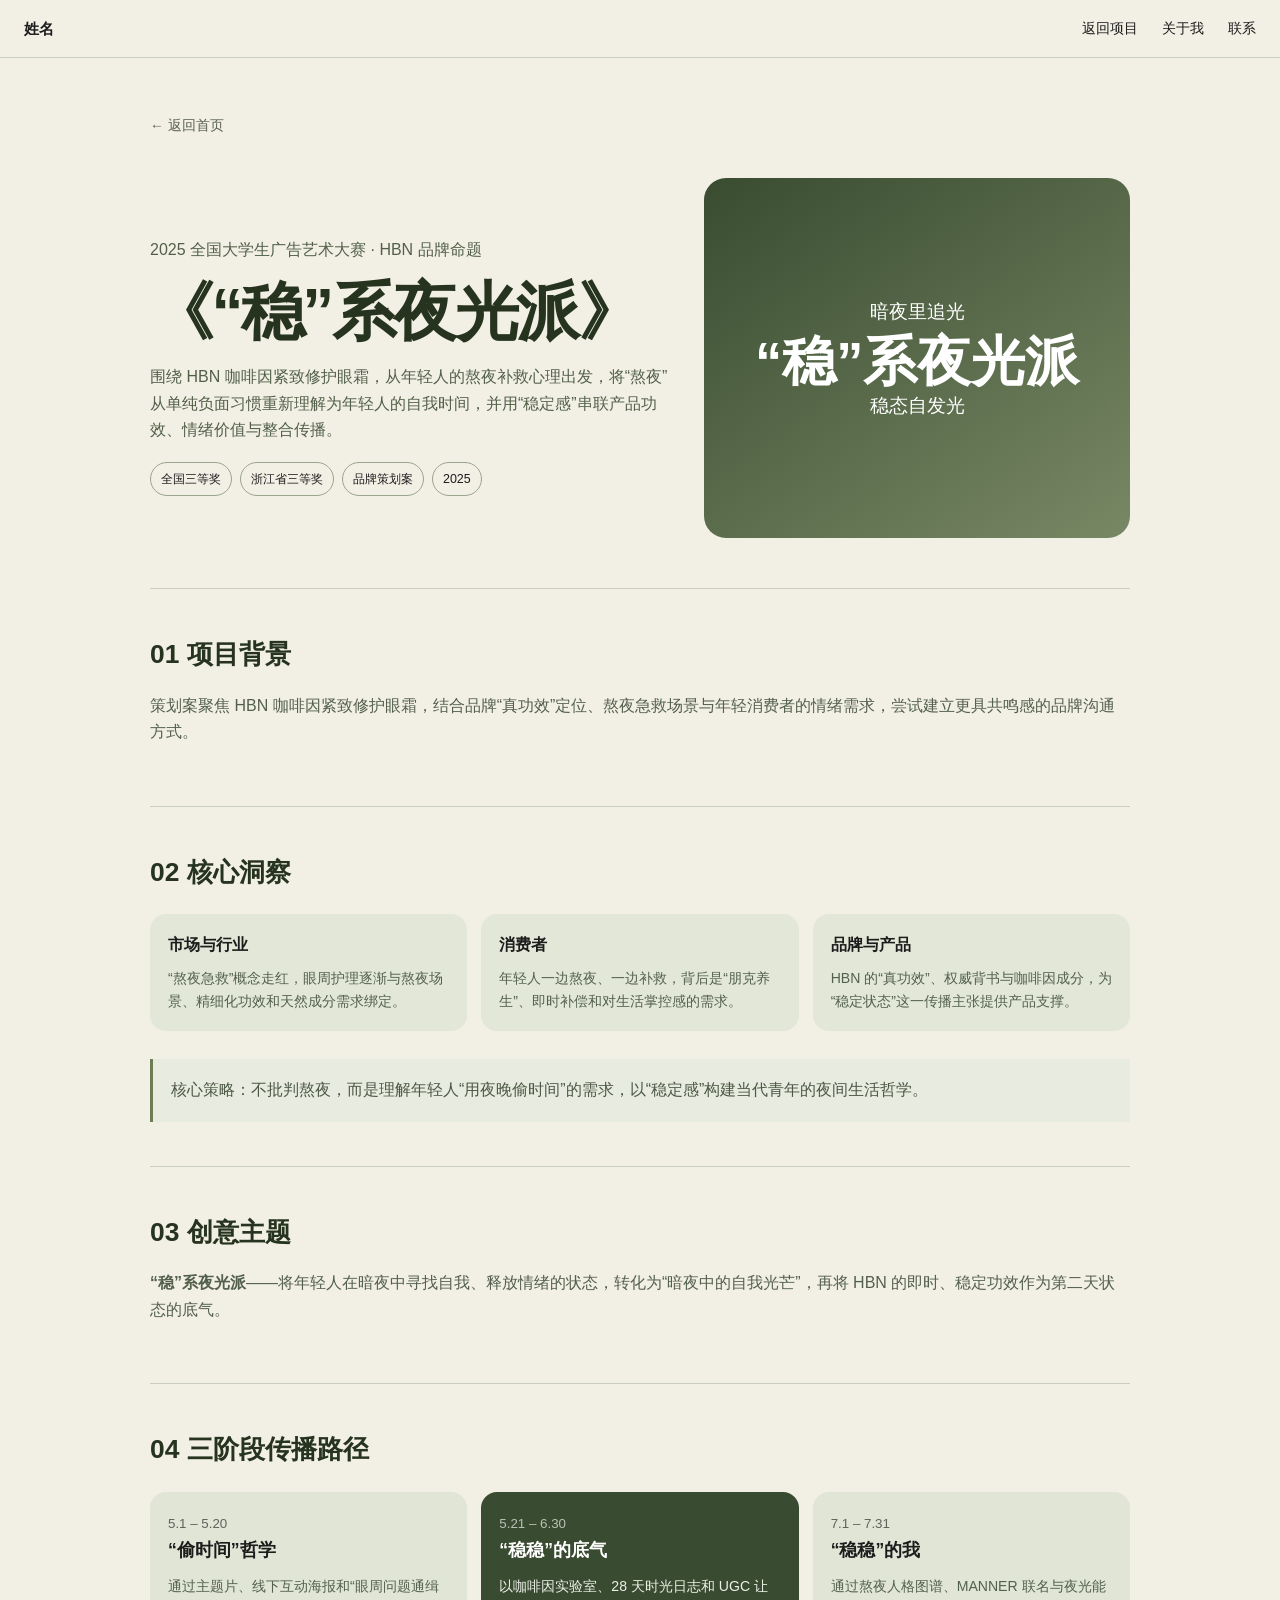
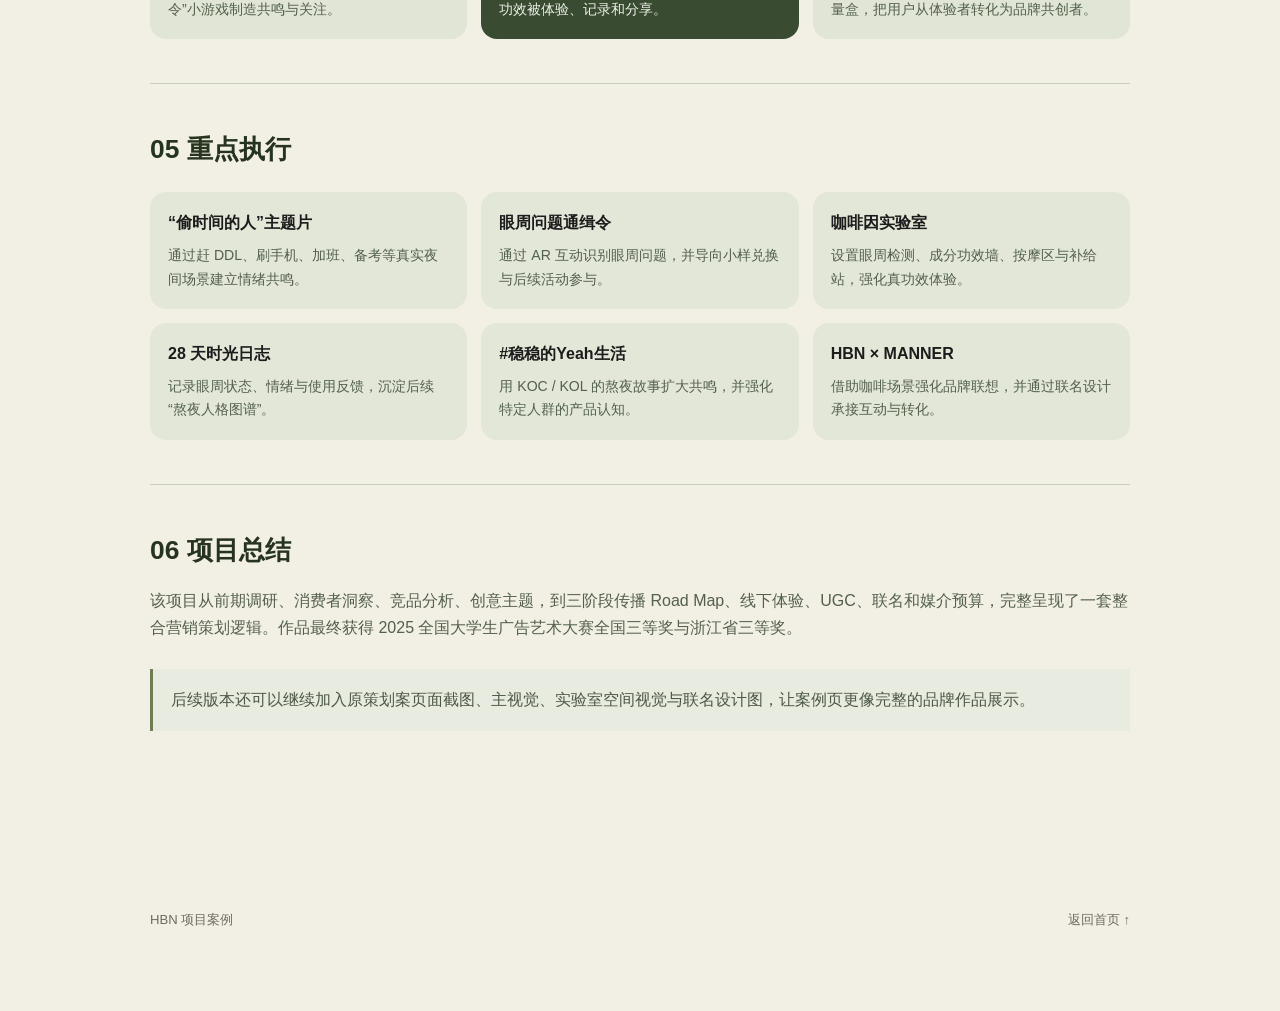
==== hbn.html @ 3e43cb27 "新增 HBN 独立案例页" ====
<!doctype html>
<html lang="zh-CN">
<head>
  <meta charset="utf-8" />
  <meta name="viewport" content="width=device-width, initial-scale=1" />
  <meta name="description" content="HBN《“稳”系夜光派》营销策划案例。" />
  <title>HBN《“稳”系夜光派》｜项目案例</title>
  <link rel="stylesheet" href="styles.css" />
</head>
<body class="case-page">
  <header class="site-header case-header">
    <a class="brand" href="index.html">姓名</a>
    <nav class="nav">
      <a href="index.html#work">返回项目</a>
      <a href="index.html#about">关于我</a>
      <a href="index.html#contact">联系</a>
    </nav>
  </header>

  <main class="case-main">
    <a class="back-link" href="index.html">← 返回首页</a>

    <section class="case-intro">
      <div>
        <p>2025 全国大学生广告艺术大赛 · HBN 品牌命题</p>
        <h1>《“稳”系夜光派》</h1>
        <p>围绕 HBN 咖啡因紧致修护眼霜，从年轻人的熬夜补救心理出发，将“熬夜”从单纯负面习惯重新理解为年轻人的自我时间，并用“稳定感”串联产品功效、情绪价值与整合传播。</p>
        <div class="case-meta">
          <span>全国三等奖</span>
          <span>浙江省三等奖</span>
          <span>品牌策划案</span>
          <span>2025</span>
        </div>
      </div>
      <div class="case-cover">
        <span>暗夜里追光</span>
        <strong>“稳”系夜光派</strong>
        <span>稳态自发光</span>
      </div>
    </section>

    <section class="case-section">
      <h2>01 项目背景</h2>
      <p>策划案聚焦 HBN 咖啡因紧致修护眼霜，结合品牌“真功效”定位、熬夜急救场景与年轻消费者的情绪需求，尝试建立更具共鸣感的品牌沟通方式。</p>
    </section>

    <section class="case-section">
      <h2>02 核心洞察</h2>
      <div class="insight-list">
        <div>
          <h3>市场与行业</h3>
          <p>“熬夜急救”概念走红，眼周护理逐渐与熬夜场景、精细化功效和天然成分需求绑定。</p>
        </div>
        <div>
          <h3>消费者</h3>
          <p>年轻人一边熬夜、一边补救，背后是“朋克养生”、即时补偿和对生活掌控感的需求。</p>
        </div>
        <div>
          <h3>品牌与产品</h3>
          <p>HBN 的“真功效”、权威背书与咖啡因成分，为“稳定状态”这一传播主张提供产品支撑。</p>
        </div>
      </div>
      <div class="case-note">核心策略：不批判熬夜，而是理解年轻人“用夜晚偷时间”的需求，以“稳定感”构建当代青年的夜间生活哲学。</div>
    </section>

    <section class="case-section">
      <h2>03 创意主题</h2>
      <p><strong>“稳”系夜光派</strong>——将年轻人在暗夜中寻找自我、释放情绪的状态，转化为“暗夜中的自我光芒”，再将 HBN 的即时、稳定功效作为第二天状态的底气。</p>
    </section>

    <section class="case-section">
      <h2>04 三阶段传播路径</h2>
      <div class="roadmap">
        <div>
          <small>5.1 – 5.20</small>
          <h3>“偷时间”哲学</h3>
          <p>通过主题片、线下互动海报和“眼周问题通缉令”小游戏制造共鸣与关注。</p>
        </div>
        <div>
          <small>5.21 – 6.30</small>
          <h3>“稳稳”的底气</h3>
          <p>以咖啡因实验室、28 天时光日志和 UGC 让功效被体验、记录和分享。</p>
        </div>
        <div>
          <small>7.1 – 7.31</small>
          <h3>“稳稳”的我</h3>
          <p>通过熬夜人格图谱、MANNER 联名与夜光能量盒，把用户从体验者转化为品牌共创者。</p>
        </div>
      </div>
    </section>

    <section class="case-section">
      <h2>05 重点执行</h2>
      <div class="activation-list">
        <div><h3>“偷时间的人”主题片</h3><p>通过赶 DDL、刷手机、加班、备考等真实夜间场景建立情绪共鸣。</p></div>
        <div><h3>眼周问题通缉令</h3><p>通过 AR 互动识别眼周问题，并导向小样兑换与后续活动参与。</p></div>
        <div><h3>咖啡因实验室</h3><p>设置眼周检测、成分功效墙、按摩区与补给站，强化真功效体验。</p></div>
        <div><h3>28 天时光日志</h3><p>记录眼周状态、情绪与使用反馈，沉淀后续“熬夜人格图谱”。</p></div>
        <div><h3>#稳稳的Yeah生活</h3><p>用 KOC / KOL 的熬夜故事扩大共鸣，并强化特定人群的产品认知。</p></div>
        <div><h3>HBN × MANNER</h3><p>借助咖啡场景强化品牌联想，并通过联名设计承接互动与转化。</p></div>
      </div>
    </section>

    <section class="case-section">
      <h2>06 项目总结</h2>
      <p>该项目从前期调研、消费者洞察、竞品分析、创意主题，到三阶段传播 Road Map、线下体验、UGC、联名和媒介预算，完整呈现了一套整合营销策划逻辑。作品最终获得 2025 全国大学生广告艺术大赛全国三等奖与浙江省三等奖。</p>
      <div class="case-note">后续版本还可以继续加入原策划案页面截图、主视觉、实验室空间视觉与联名设计图，让案例页更像完整的品牌作品展示。</div>
    </section>
  </main>

  <footer class="footer case-main">
    <span>HBN 项目案例</span>
    <a href="index.html">返回首页 ↑</a>
  </footer>
</body>
</html>
---- styles.css ----
:root{
  --bg:#f5f2ec;
  --ink:#1c1c1c;
  --muted:#6f6a63;
  --line:#d7d0c7;
  --panel:#ece7df;
  --hbn:#6e7e54;
  --hbn-dark:#26331f;
  --hbn-cream:#f2efe5;
}
*{box-sizing:border-box}
html{scroll-behavior:smooth}
body{margin:0;background:var(--bg);color:var(--ink);font-family:-apple-system,BlinkMacSystemFont,"Segoe UI","PingFang SC","Microsoft YaHei",sans-serif;line-height:1.65}
a{color:inherit;text-decoration:none}
.section-shell{width:min(1040px,calc(100% - 40px));margin:0 auto}
.site-header{position:sticky;top:0;z-index:20;display:flex;justify-content:space-between;align-items:center;padding:16px 24px;border-bottom:1px solid rgba(0,0,0,.08);background:rgba(245,242,236,.94);backdrop-filter:blur(12px)}
.brand{font-weight:700;font-size:.95rem}.nav{display:flex;gap:24px;font-size:.9rem}.nav a:hover{opacity:.6}
.hero{padding:72px 0 58px}.hero-kicker{font-size:.82rem;color:var(--muted);letter-spacing:.06em;margin:0 0 18px}.hero h1{font-size:clamp(2.8rem,6.4vw,5.4rem);line-height:1.05;letter-spacing:-.045em;margin:0 0 34px;max-width:860px;font-weight:700}.hero-bottom{display:flex;justify-content:space-between;gap:36px;align-items:flex-end}.hero-bottom p{max-width:640px;margin:0;color:#4d4944;font-size:1rem}.text-link,.primary-link{font-weight:600;border-bottom:1px solid currentColor;padding-bottom:3px;width:max-content}
.work,.skills,.about{padding:34px 0 76px}.section-heading{display:grid;grid-template-columns:52px 1fr;align-items:end;border-top:1px solid var(--line);padding-top:16px;margin-bottom:24px}.section-heading span,.section-number{font-size:.76rem;color:var(--muted)}.section-heading h2,.about h2{font-size:1.8rem;margin:0;letter-spacing:-.02em}
.hbn-feature{display:grid;grid-template-columns:.95fr 1.05fr;border-radius:22px;overflow:hidden;background:#e9e5dc;min-height:360px}.hbn-feature-visual{background:linear-gradient(145deg,#34452b,#788764);color:#fff;display:flex;flex-direction:column;justify-content:center;align-items:center;text-align:center;padding:36px}.hbn-feature-visual span{font-size:1.25rem;letter-spacing:.12em;margin-bottom:8px}.hbn-feature-visual strong{font-size:clamp(2.4rem,5vw,4.3rem);line-height:1;letter-spacing:-.04em}.hbn-feature-copy{padding:34px;display:flex;flex-direction:column;justify-content:center}.project-topline{display:flex;justify-content:space-between;gap:20px;color:var(--muted);font-size:.76rem;margin-bottom:12px}.hbn-feature-copy h3{font-size:2rem;margin:0 0 14px}.hbn-feature-copy p{margin:0 0 18px;color:#4d4944}.award-row{display:flex;gap:8px;flex-wrap:wrap;margin-bottom:22px}.award-row span{border:1px solid #9ca690;border-radius:999px;padding:6px 10px;font-size:.78rem;color:#3e4a36}.primary-link{margin-top:2px}
.course-title{text-align:center;margin:58px auto 24px;max-width:620px}.course-title h3{font-size:1.35rem;margin:0 0 6px}.course-title p{margin:0;color:var(--muted);font-size:.9rem}.project-grid{display:grid;grid-template-columns:repeat(2,minmax(0,1fr));gap:18px;max-width:900px;margin:0 auto}.project-card{background:#ece7df;border-radius:18px;padding:16px;display:grid;grid-template-columns:150px 1fr;gap:18px;align-items:center;min-height:180px}.project-thumb{height:148px;border-radius:14px;display:flex;align-items:center;justify-content:center;text-align:center;font-weight:700;letter-spacing:-.03em;font-size:1.6rem;line-height:1.05}.thumb-hbo{background:#9f1f25;color:#fff}.thumb-travel{background:#c9bba8}.thumb-social{background:#b9c7dc}.thumb-allright{background:#d4df9d}.project-copy h3{font-size:1.15rem;margin:0 0 8px}.project-copy p{font-size:.9rem;margin:0 0 12px;color:#504b46}.tags{font-size:.74rem;color:var(--muted)}
.skill-grid{display:grid;grid-template-columns:repeat(3,1fr);gap:18px}.skill-grid>div{padding:18px 0;border-top:1px solid var(--line)}.skill-grid h3{font-size:1.05rem;margin:0 0 8px}.skill-grid p{margin:0;color:#56514b;font-size:.9rem}.about{display:grid;grid-template-columns:.55fr 1.45fr;gap:50px;border-top:1px solid var(--line)}.about h2{margin-top:6px}.about-copy p{margin:0 0 14px;color:#4d4944}.contact{padding:34px 0 50px;border-top:1px solid var(--line)}.contact p{margin:4px 0;color:#514d47}.footer{display:flex;justify-content:space-between;padding:24px 0 34px;color:var(--muted);font-size:.82rem}
.reveal{opacity:0;transform:translateY(12px);transition:opacity .55s ease,transform .55s ease}.reveal.is-visible{opacity:1;transform:none}

/* HBN 独立案例页 */
.case-page{background:var(--hbn-cream)}.case-header{border-bottom:1px solid #c9cfbc;background:rgba(242,239,229,.95)}.case-main{width:min(980px,calc(100% - 40px));margin:0 auto;padding:54px 0 80px}.back-link{font-size:.86rem;color:#59624f}.case-intro{display:grid;grid-template-columns:1.1fr .9fr;gap:34px;align-items:center;padding:40px 0 50px}.case-intro h1{font-size:clamp(2.5rem,5vw,4.6rem);line-height:1.05;margin:10px 0 18px;color:#26331f;letter-spacing:-.04em}.case-intro p{color:#526049}.case-cover{min-height:360px;border-radius:22px;background:linear-gradient(145deg,#394c30,#788865);display:flex;flex-direction:column;align-items:center;justify-content:center;color:white}.case-cover span{font-size:1.2rem}.case-cover strong{font-size:3.4rem;line-height:1;margin-top:8px}.case-meta{display:flex;gap:8px;flex-wrap:wrap;margin-top:18px}.case-meta span{border:1px solid #9aa58d;border-radius:999px;padding:6px 10px;font-size:.78rem}.case-section{padding:44px 0;border-top:1px solid #c9cfbc}.case-section h2{font-size:1.65rem;margin:0 0 16px;color:#26331f}.case-section p{color:#53604c}.insight-list,.activation-list{display:grid;grid-template-columns:repeat(3,1fr);gap:14px;margin-top:20px}.insight-list div,.activation-list div{background:#e3e7d8;border-radius:16px;padding:18px}.insight-list h3,.activation-list h3{font-size:1rem;margin:0 0 8px}.insight-list p,.activation-list p{font-size:.88rem;margin:0}.roadmap{display:grid;grid-template-columns:repeat(3,1fr);gap:14px;margin-top:20px}.roadmap div{padding:18px;border-radius:16px;background:#e0e5d5}.roadmap div:nth-child(2){background:#394b31;color:white}.roadmap div:nth-child(2) p{color:#edf0e7}.roadmap h3{font-size:1.1rem;margin:0 0 6px}.roadmap small{opacity:.65}.roadmap p{font-size:.88rem;margin:10px 0 0}.case-note{margin-top:28px;padding:18px;border-left:3px solid var(--hbn);background:#e8ebdf;color:#4c5845}

@media(max-width:820px){.section-shell,.case-main{width:min(100% - 28px,1040px)}.hero{padding-top:56px}.hero-bottom,.about,.case-intro{display:block}.hero-bottom .text-link{display:inline-block;margin-top:20px}.hbn-feature{grid-template-columns:1fr}.hbn-feature-visual{min-height:220px}.project-grid{grid-template-columns:1fr}.project-card{grid-template-columns:120px 1fr}.project-thumb{height:120px}.skill-grid,.insight-list,.activation-list,.roadmap{grid-template-columns:1fr}.about-copy{margin-top:22px}.nav{gap:14px}.site-header{padding:14px}.case-cover{min-height:260px;margin-top:24px}}
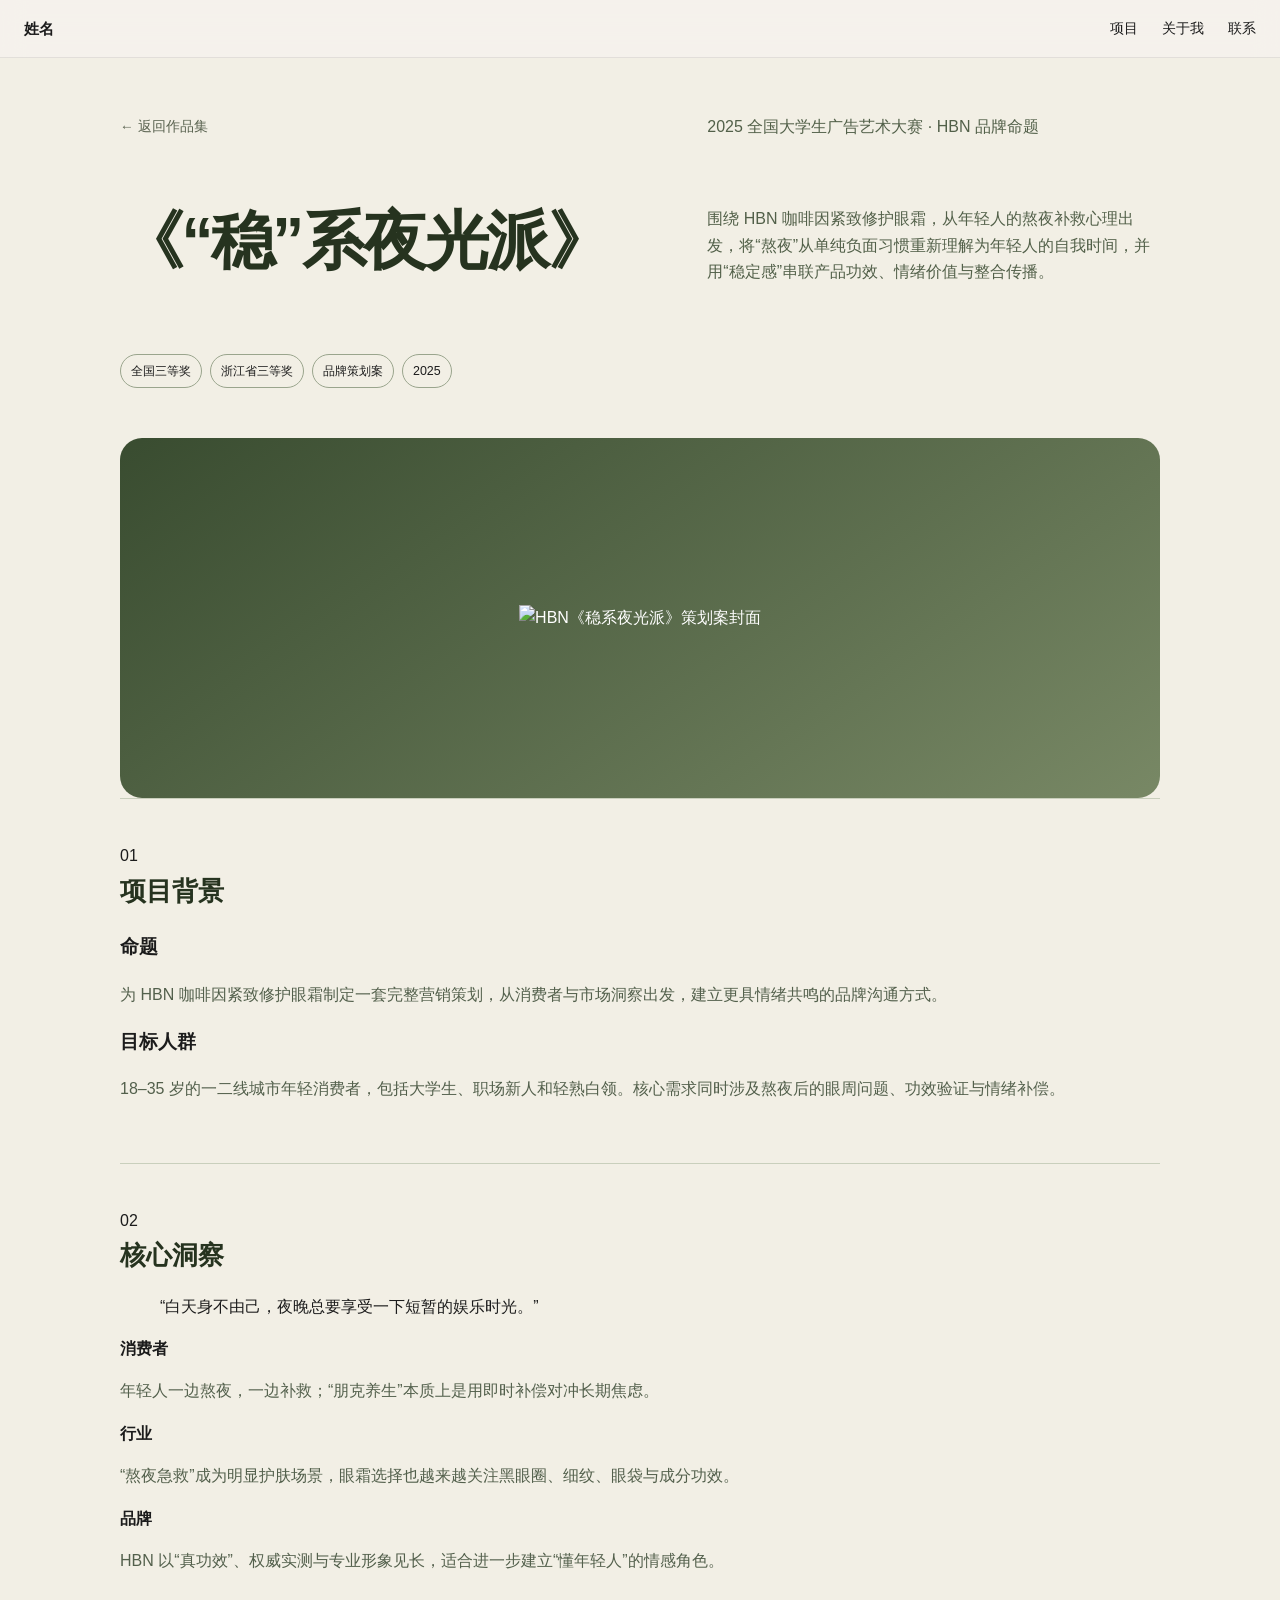
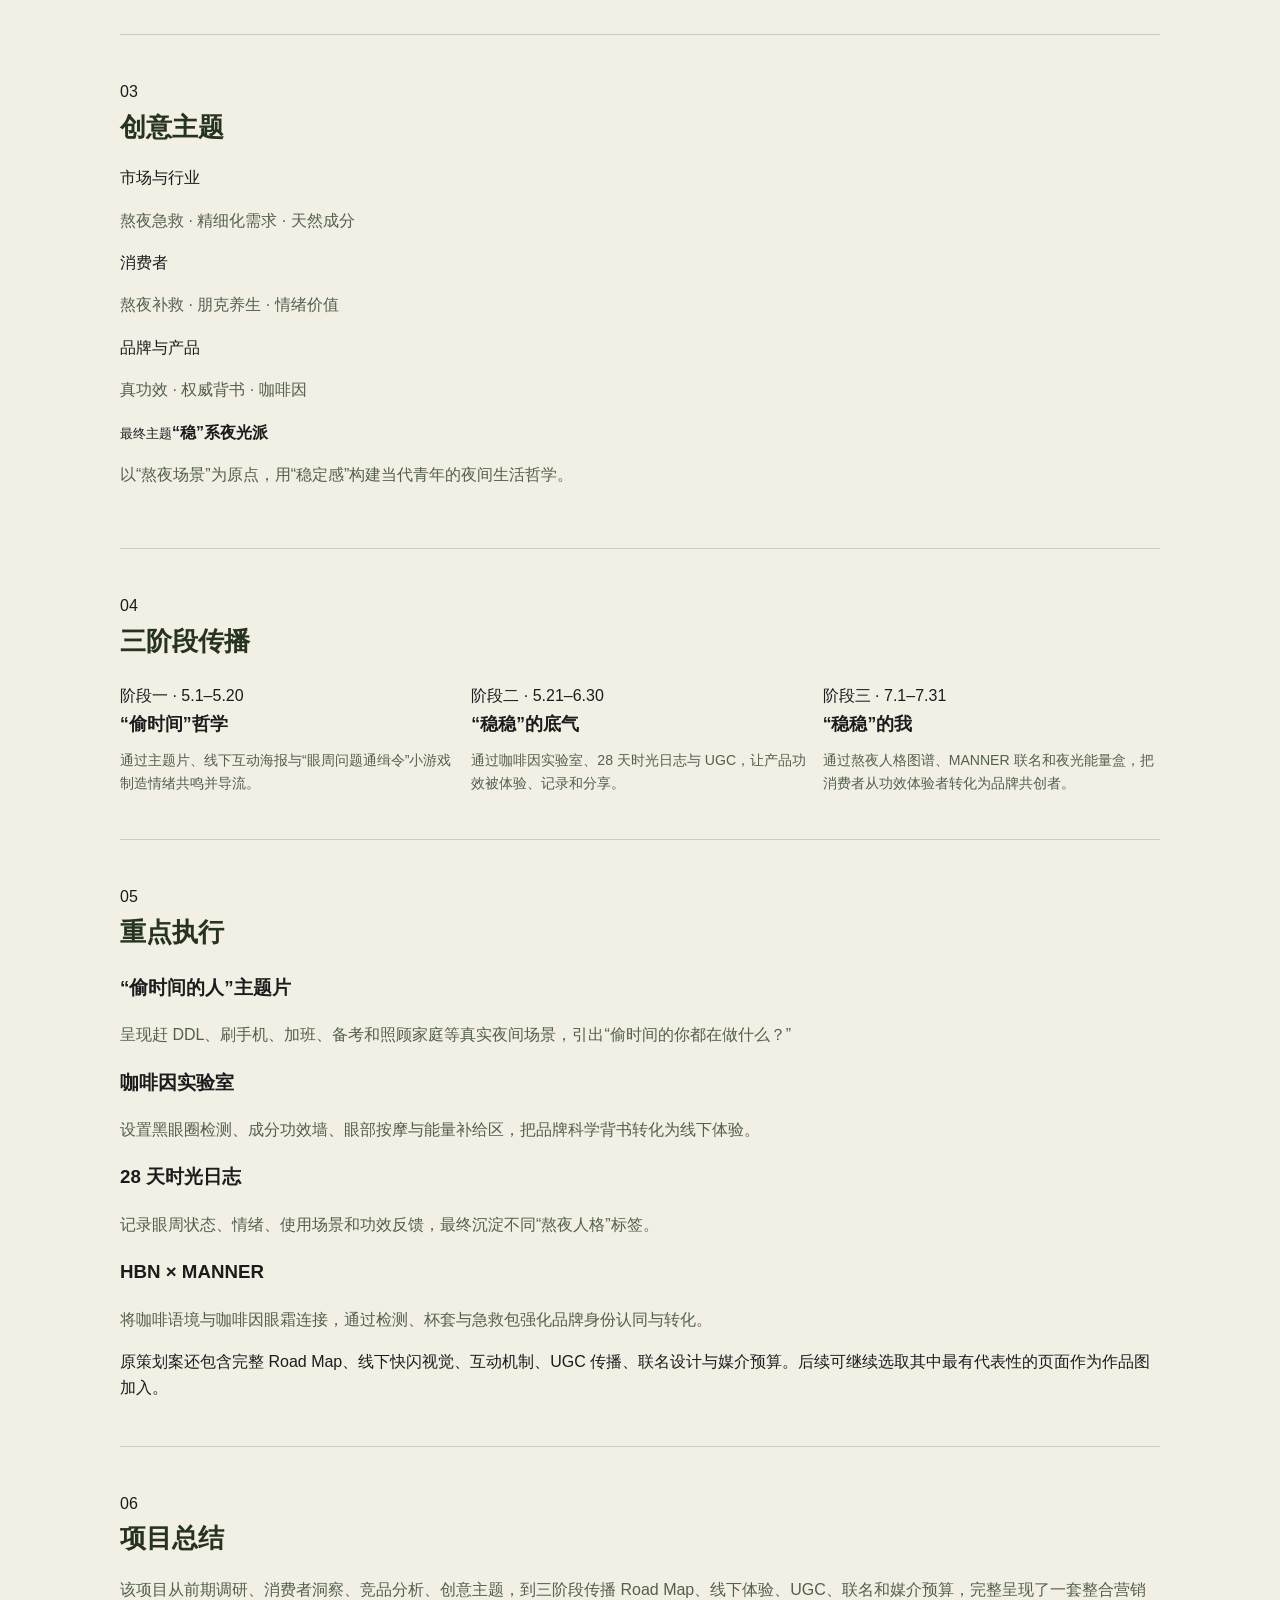
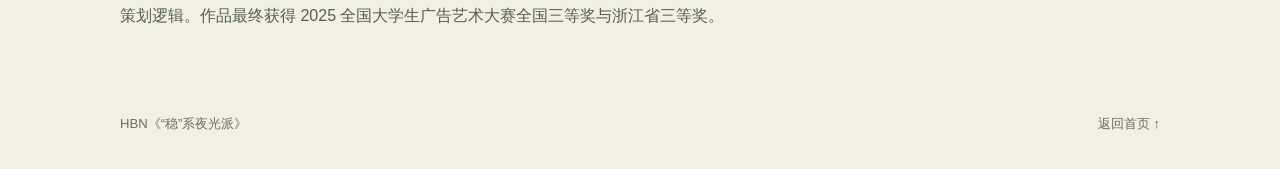
==== commit b793be1b: "优化 HBN 独立案例页并加入原策划案视觉" ====
--- a/hbn.html
+++ b/hbn.html
@@ -3,114 +3,90 @@
 <head>
   <meta charset="utf-8" />
   <meta name="viewport" content="width=device-width, initial-scale=1" />
-  <meta name="description" content="HBN《“稳”系夜光派》营销策划案例。" />
-  <title>HBN《“稳”系夜光派》｜项目案例</title>
+  <meta name="description" content="HBN《稳系夜光派》品牌策划案例。" />
+  <title>HBN《“稳”系夜光派》</title>
   <link rel="stylesheet" href="styles.css" />
 </head>
 <body class="case-page">
-  <header class="site-header case-header">
+  <header class="site-header">
     <a class="brand" href="index.html">姓名</a>
     <nav class="nav">
-      <a href="index.html#work">返回项目</a>
+      <a href="index.html#work">项目</a>
       <a href="index.html#about">关于我</a>
       <a href="index.html#contact">联系</a>
     </nav>
   </header>
 
-  <main class="case-main">
-    <a class="back-link" href="index.html">← 返回首页</a>
+  <main>
+    <section class="case-intro section-shell">
+      <a class="back-link" href="index.html">← 返回作品集</a>
+      <p class="case-kicker">2025 全国大学生广告艺术大赛 · HBN 品牌命题</p>
+      <h1>《“稳”系夜光派》</h1>
+      <p class="case-summary">围绕 HBN 咖啡因紧致修护眼霜，从年轻人的熬夜补救心理出发，将“熬夜”从单纯负面习惯重新理解为年轻人的自我时间，并用“稳定感”串联产品功效、情绪价值与整合传播。</p>
+      <div class="case-meta"><span>全国三等奖</span><span>浙江省三等奖</span><span>品牌策划案</span><span>2025</span></div>
+    </section>
 
-    <section class="case-intro">
-      <div>
-        <p>2025 全国大学生广告艺术大赛 · HBN 品牌命题</p>
-        <h1>《“稳”系夜光派》</h1>
-        <p>围绕 HBN 咖啡因紧致修护眼霜，从年轻人的熬夜补救心理出发，将“熬夜”从单纯负面习惯重新理解为年轻人的自我时间，并用“稳定感”串联产品功效、情绪价值与整合传播。</p>
-        <div class="case-meta">
-          <span>全国三等奖</span>
-          <span>浙江省三等奖</span>
-          <span>品牌策划案</span>
-          <span>2025</span>
-        </div>
-      </div>
-      <div class="case-cover">
-        <span>暗夜里追光</span>
-        <strong>“稳”系夜光派</strong>
-        <span>稳态自发光</span>
+    <section class="case-cover section-shell reveal">
+      <img src="assets/hbn-cover.jpg" alt="HBN《稳系夜光派》策划案封面" />
+    </section>
+
+    <section class="case-section section-shell">
+      <div class="case-section-heading"><span>01</span><h2>项目背景</h2></div>
+      <div class="two-col-text">
+        <div><h3>命题</h3><p>为 HBN 咖啡因紧致修护眼霜制定一套完整营销策划，从消费者与市场洞察出发，建立更具情绪共鸣的品牌沟通方式。</p></div>
+        <div><h3>目标人群</h3><p>18–35 岁的一二线城市年轻消费者，包括大学生、职场新人和轻熟白领。核心需求同时涉及熬夜后的眼周问题、功效验证与情绪补偿。</p></div>
       </div>
     </section>
 
-    <section class="case-section">
-      <h2>01 项目背景</h2>
-      <p>策划案聚焦 HBN 咖啡因紧致修护眼霜，结合品牌“真功效”定位、熬夜急救场景与年轻消费者的情绪需求，尝试建立更具共鸣感的品牌沟通方式。</p>
-    </section>
-
-    <section class="case-section">
-      <h2>02 核心洞察</h2>
-      <div class="insight-list">
-        <div>
-          <h3>市场与行业</h3>
-          <p>“熬夜急救”概念走红，眼周护理逐渐与熬夜场景、精细化功效和天然成分需求绑定。</p>
-        </div>
-        <div>
-          <h3>消费者</h3>
-          <p>年轻人一边熬夜、一边补救，背后是“朋克养生”、即时补偿和对生活掌控感的需求。</p>
-        </div>
-        <div>
-          <h3>品牌与产品</h3>
-          <p>HBN 的“真功效”、权威背书与咖啡因成分，为“稳定状态”这一传播主张提供产品支撑。</p>
-        </div>
-      </div>
-      <div class="case-note">核心策略：不批判熬夜，而是理解年轻人“用夜晚偷时间”的需求，以“稳定感”构建当代青年的夜间生活哲学。</div>
-    </section>
-
-    <section class="case-section">
-      <h2>03 创意主题</h2>
-      <p><strong>“稳”系夜光派</strong>——将年轻人在暗夜中寻找自我、释放情绪的状态，转化为“暗夜中的自我光芒”，再将 HBN 的即时、稳定功效作为第二天状态的底气。</p>
-    </section>
-
-    <section class="case-section">
-      <h2>04 三阶段传播路径</h2>
-      <div class="roadmap">
-        <div>
-          <small>5.1 – 5.20</small>
-          <h3>“偷时间”哲学</h3>
-          <p>通过主题片、线下互动海报和“眼周问题通缉令”小游戏制造共鸣与关注。</p>
-        </div>
-        <div>
-          <small>5.21 – 6.30</small>
-          <h3>“稳稳”的底气</h3>
-          <p>以咖啡因实验室、28 天时光日志和 UGC 让功效被体验、记录和分享。</p>
-        </div>
-        <div>
-          <small>7.1 – 7.31</small>
-          <h3>“稳稳”的我</h3>
-          <p>通过熬夜人格图谱、MANNER 联名与夜光能量盒，把用户从体验者转化为品牌共创者。</p>
+    <section class="case-section section-shell">
+      <div class="case-section-heading"><span>02</span><h2>核心洞察</h2></div>
+      <div class="insight-layout">
+        <blockquote>“白天身不由己，夜晚总要享受一下短暂的娱乐时光。”</blockquote>
+        <div class="insight-points">
+          <div><b>消费者</b><p>年轻人一边熬夜，一边补救；“朋克养生”本质上是用即时补偿对冲长期焦虑。</p></div>
+          <div><b>行业</b><p>“熬夜急救”成为明显护肤场景，眼霜选择也越来越关注黑眼圈、细纹、眼袋与成分功效。</p></div>
+          <div><b>品牌</b><p>HBN 以“真功效”、权威实测与专业形象见长，适合进一步建立“懂年轻人”的情感角色。</p></div>
         </div>
       </div>
     </section>
 
-    <section class="case-section">
-      <h2>05 重点执行</h2>
-      <div class="activation-list">
-        <div><h3>“偷时间的人”主题片</h3><p>通过赶 DDL、刷手机、加班、备考等真实夜间场景建立情绪共鸣。</p></div>
-        <div><h3>眼周问题通缉令</h3><p>通过 AR 互动识别眼周问题，并导向小样兑换与后续活动参与。</p></div>
-        <div><h3>咖啡因实验室</h3><p>设置眼周检测、成分功效墙、按摩区与补给站，强化真功效体验。</p></div>
-        <div><h3>28 天时光日志</h3><p>记录眼周状态、情绪与使用反馈，沉淀后续“熬夜人格图谱”。</p></div>
-        <div><h3>#稳稳的Yeah生活</h3><p>用 KOC / KOL 的熬夜故事扩大共鸣，并强化特定人群的产品认知。</p></div>
-        <div><h3>HBN × MANNER</h3><p>借助咖啡场景强化品牌联想，并通过联名设计承接互动与转化。</p></div>
+    <section class="case-section section-shell">
+      <div class="case-section-heading"><span>03</span><h2>创意主题</h2></div>
+      <div class="idea-panel">
+        <div><span>市场与行业</span><p>熬夜急救 · 精细化需求 · 天然成分</p></div>
+        <div><span>消费者</span><p>熬夜补救 · 朋克养生 · 情绪价值</p></div>
+        <div><span>品牌与产品</span><p>真功效 · 权威背书 · 咖啡因</p></div>
+        <div class="idea-result"><small>最终主题</small><strong>“稳”系夜光派</strong><p>以“熬夜场景”为原点，用“稳定感”构建当代青年的夜间生活哲学。</p></div>
       </div>
     </section>
 
-    <section class="case-section">
-      <h2>06 项目总结</h2>
+    <section class="case-section section-shell">
+      <div class="case-section-heading"><span>04</span><h2>三阶段传播</h2></div>
+      <div class="roadmap">
+        <article><span>阶段一 · 5.1–5.20</span><h3>“偷时间”哲学</h3><p>通过主题片、线下互动海报与“眼周问题通缉令”小游戏制造情绪共鸣并导流。</p></article>
+        <article><span>阶段二 · 5.21–6.30</span><h3>“稳稳”的底气</h3><p>通过咖啡因实验室、28 天时光日志与 UGC，让产品功效被体验、记录和分享。</p></article>
+        <article><span>阶段三 · 7.1–7.31</span><h3>“稳稳”的我</h3><p>通过熬夜人格图谱、MANNER 联名和夜光能量盒，把消费者从功效体验者转化为品牌共创者。</p></article>
+      </div>
+    </section>
+
+    <section class="case-section section-shell">
+      <div class="case-section-heading"><span>05</span><h2>重点执行</h2></div>
+      <div class="activation-grid compact">
+        <article><h3>“偷时间的人”主题片</h3><p>呈现赶 DDL、刷手机、加班、备考和照顾家庭等真实夜间场景，引出“偷时间的你都在做什么？”</p></article>
+        <article><h3>咖啡因实验室</h3><p>设置黑眼圈检测、成分功效墙、眼部按摩与能量补给区，把品牌科学背书转化为线下体验。</p></article>
+        <article><h3>28 天时光日志</h3><p>记录眼周状态、情绪、使用场景和功效反馈，最终沉淀不同“熬夜人格”标签。</p></article>
+        <article><h3>HBN × MANNER</h3><p>将咖啡语境与咖啡因眼霜连接，通过检测、杯套与急救包强化品牌身份认同与转化。</p></article>
+      </div>
+      <div class="ppt-note">原策划案还包含完整 Road Map、线下快闪视觉、互动机制、UGC 传播、联名设计与媒介预算。后续可继续选取其中最有代表性的页面作为作品图加入。</div>
+    </section>
+
+    <section class="case-section case-summary-section section-shell">
+      <div class="case-section-heading"><span>06</span><h2>项目总结</h2></div>
       <p>该项目从前期调研、消费者洞察、竞品分析、创意主题，到三阶段传播 Road Map、线下体验、UGC、联名和媒介预算，完整呈现了一套整合营销策划逻辑。作品最终获得 2025 全国大学生广告艺术大赛全国三等奖与浙江省三等奖。</p>
-      <div class="case-note">后续版本还可以继续加入原策划案页面截图、主视觉、实验室空间视觉与联名设计图，让案例页更像完整的品牌作品展示。</div>
     </section>
   </main>
 
-  <footer class="footer case-main">
-    <span>HBN 项目案例</span>
-    <a href="index.html">返回首页 ↑</a>
-  </footer>
+  <footer class="footer section-shell"><span>HBN《“稳”系夜光派》</span><a href="index.html">返回首页 ↑</a></footer>
+  <script src="script.js"></script>
 </body>
 </html>
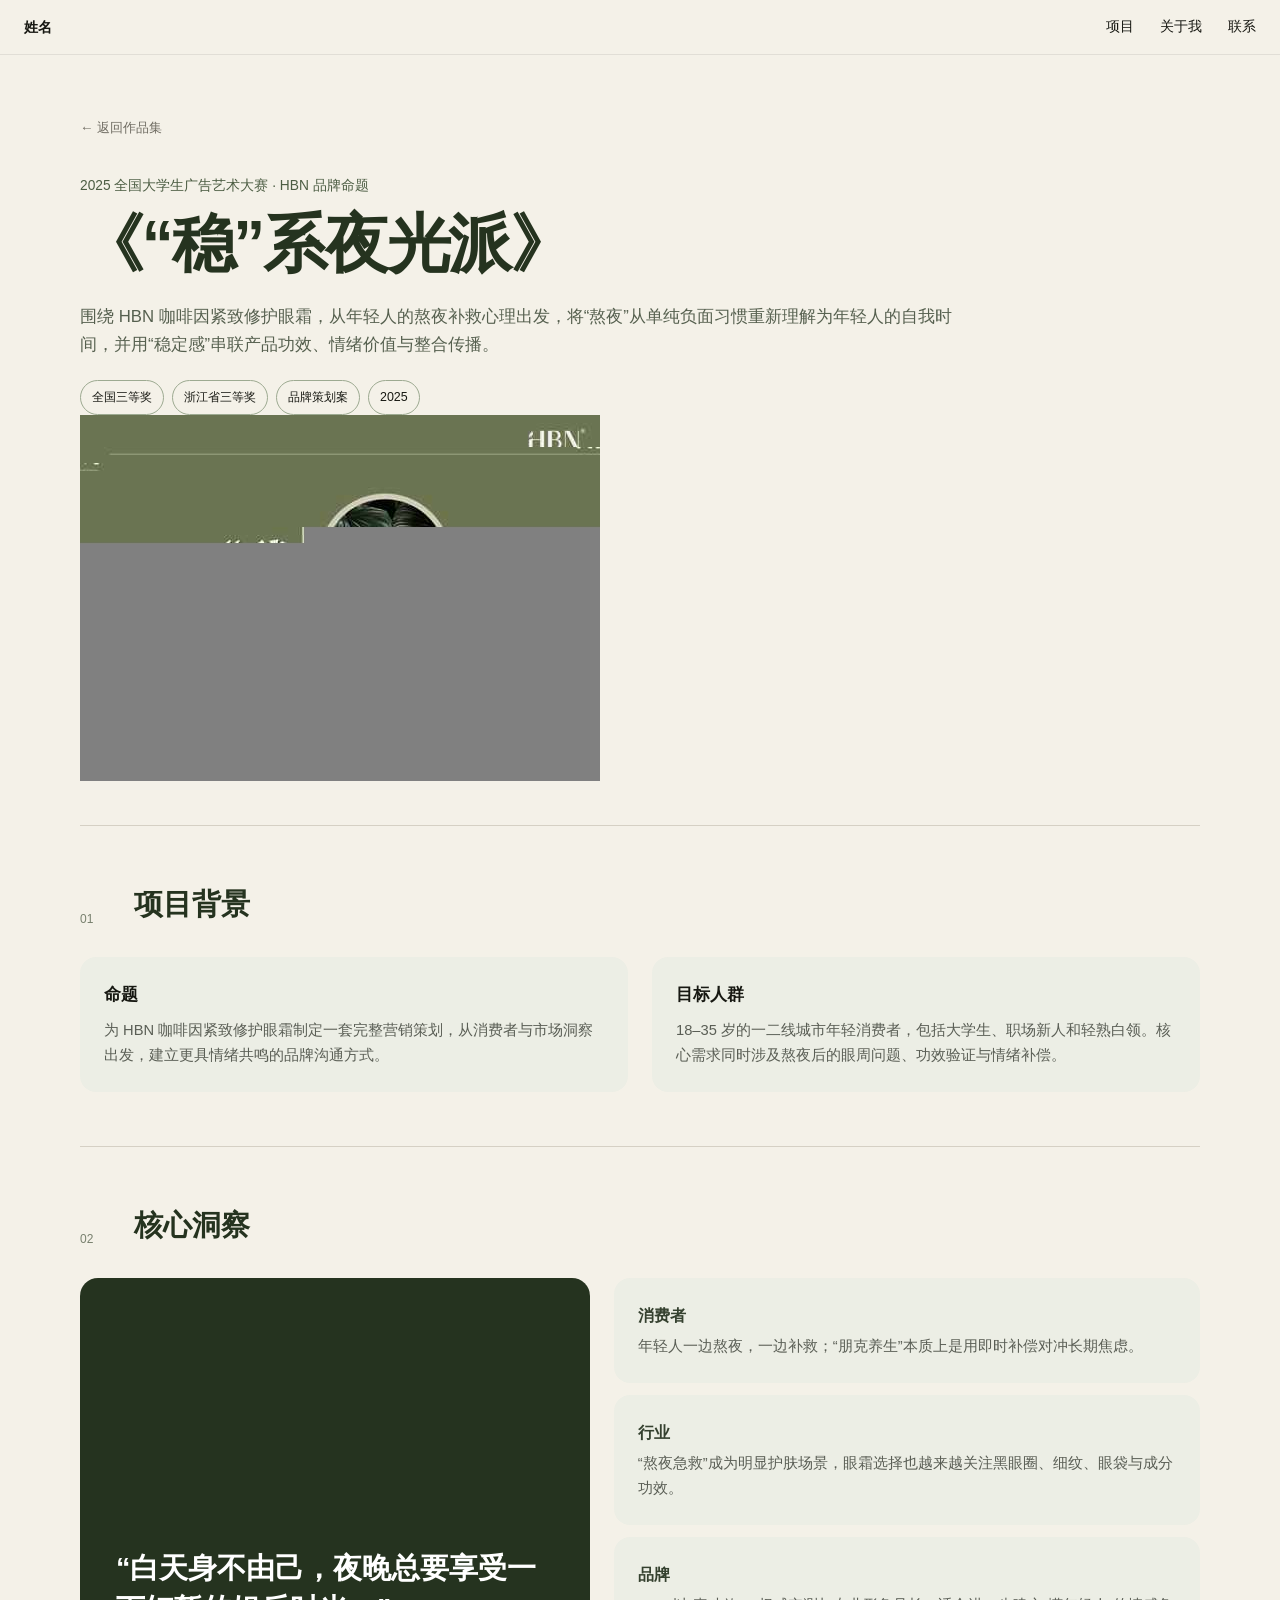
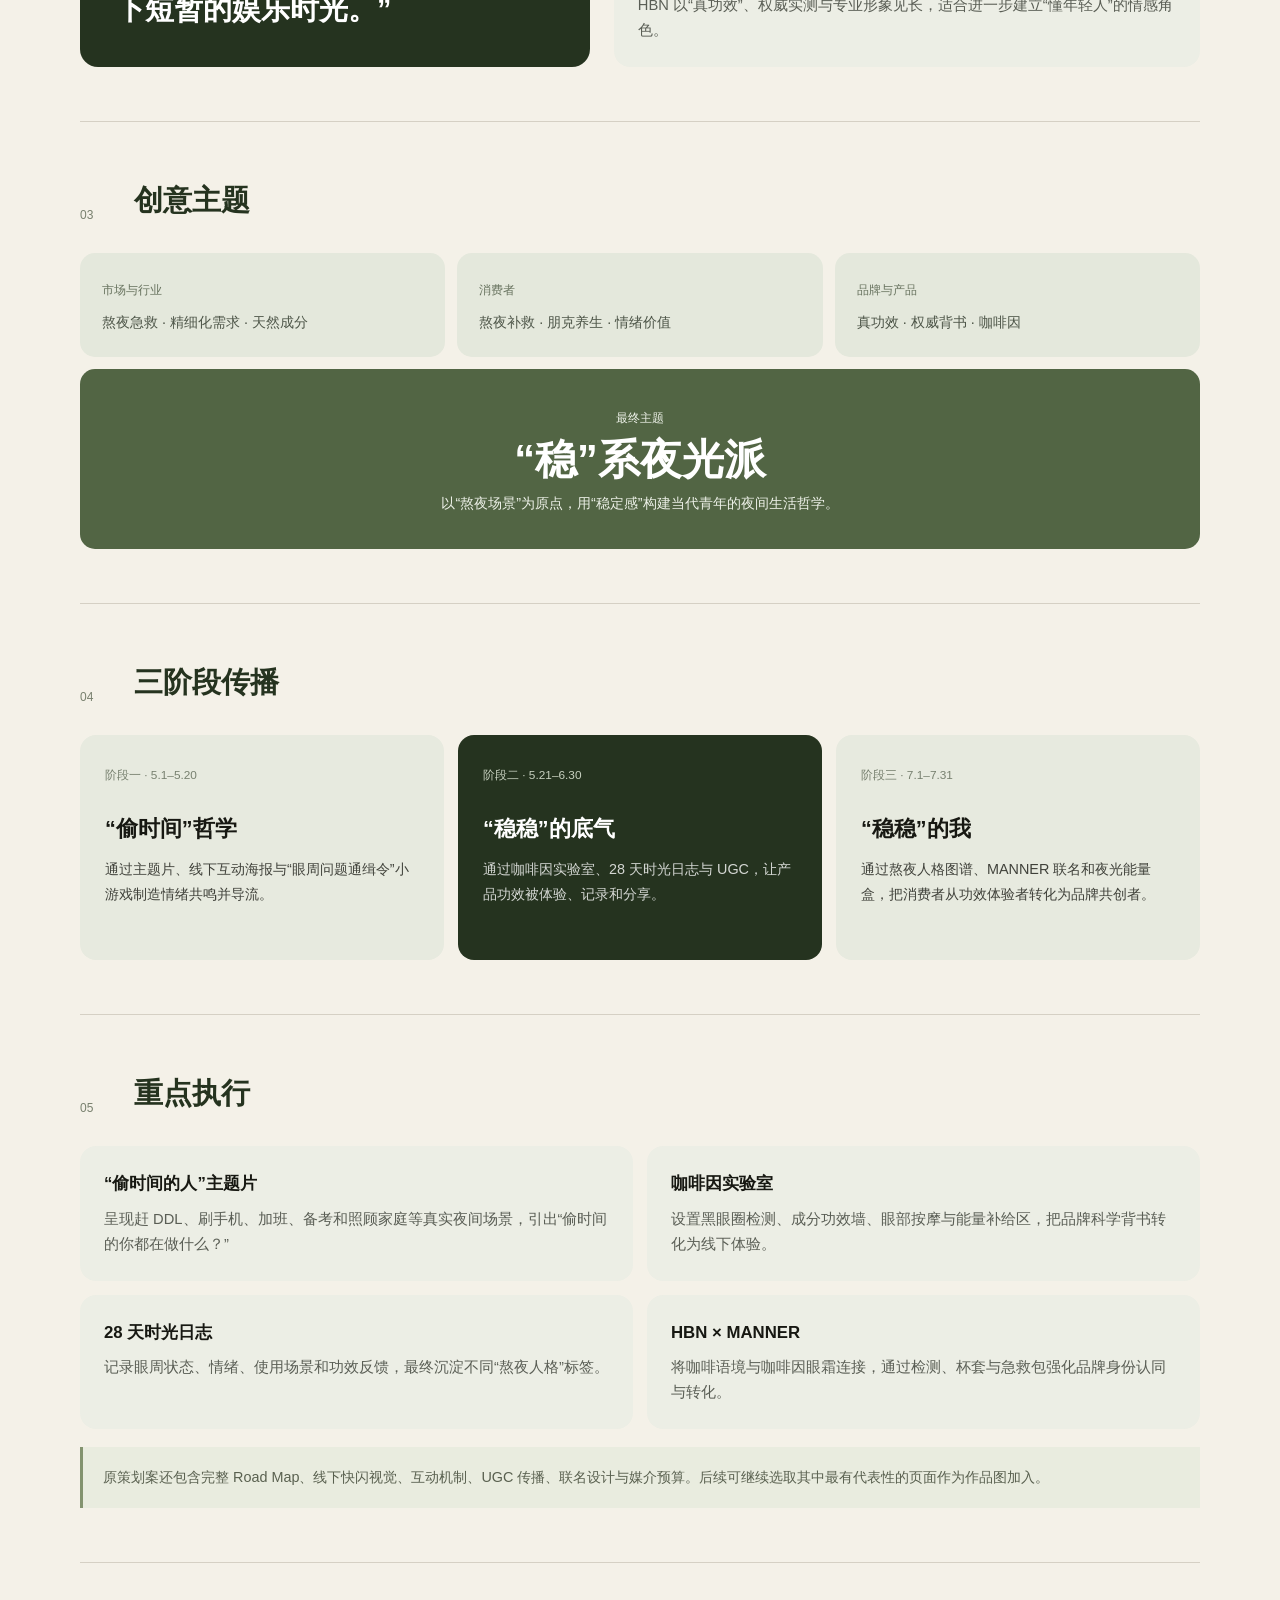
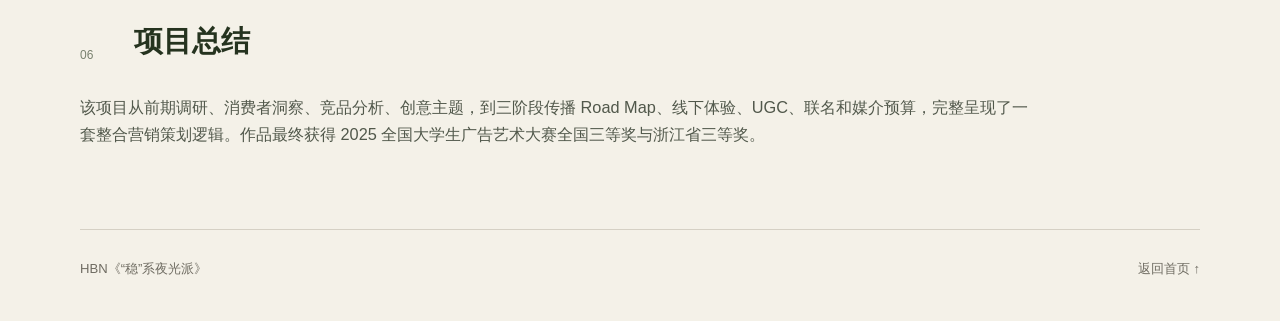
==== commit c1b8e275: "Use original HBN cover in split hero layout" ====
--- a/hbn.html
+++ b/hbn.html
@@ -20,14 +20,17 @@
   <main>
     <section class="case-intro section-shell">
       <a class="back-link" href="index.html">← 返回作品集</a>
-      <p class="case-kicker">2025 全国大学生广告艺术大赛 · HBN 品牌命题</p>
-      <h1>《“稳”系夜光派》</h1>
-      <p class="case-summary">围绕 HBN 咖啡因紧致修护眼霜，从年轻人的熬夜补救心理出发，将“熬夜”从单纯负面习惯重新理解为年轻人的自我时间，并用“稳定感”串联产品功效、情绪价值与整合传播。</p>
-      <div class="case-meta"><span>全国三等奖</span><span>浙江省三等奖</span><span>品牌策划案</span><span>2025</span></div>
-    </section>
-
-    <section class="case-cover section-shell reveal">
-      <img src="assets/hbn-cover.jpg" alt="HBN《稳系夜光派》策划案封面" />
+      <div class="case-intro-grid">
+        <div class="case-intro-copy">
+          <p class="case-kicker">2025 全国大学生广告艺术大赛 · HBN 品牌命题</p>
+          <h1>《“稳”系夜光派》</h1>
+          <p class="case-summary">围绕 HBN 咖啡因紧致修护眼霜，从年轻人的熬夜补救心理出发，将“熬夜”从单纯负面习惯重新理解为年轻人的自我时间，并用“稳定感”串联产品功效、情绪价值与整合传播。</p>
+          <div class="case-meta"><span>全国三等奖</span><span>浙江省三等奖</span><span>品牌策划案</span><span>2025</span></div>
+        </div>
+        <div class="case-intro-image reveal">
+          <img src="assets/hbn-cover-user.jpg" alt="HBN《稳系夜光派》策划案封面" />
+        </div>
+      </div>
     </section>
 
     <section class="case-section section-shell">
--- a/styles.css
+++ b/styles.css
@@ -1,28 +1,48 @@
 :root{
-  --bg:#f5f2ec;
-  --ink:#1c1c1c;
-  --muted:#6f6a63;
-  --line:#d7d0c7;
-  --panel:#ece7df;
-  --hbn:#6e7e54;
-  --hbn-dark:#26331f;
-  --hbn-cream:#f2efe5;
+  --bg:#f4f1e8;
+  --ink:#171812;
+  --muted:#6f6c62;
+  --line:#d5d0c4;
+  --green:#526544;
+  --green-dark:#25331f;
+  --green-soft:#dfe5d5;
+  --cream:#faf8f2;
+  --red:#7a312d;
+  --blue:#7b8ea8;
+  --stone:#b9aa95;
 }
 *{box-sizing:border-box}
 html{scroll-behavior:smooth}
-body{margin:0;background:var(--bg);color:var(--ink);font-family:-apple-system,BlinkMacSystemFont,"Segoe UI","PingFang SC","Microsoft YaHei",sans-serif;line-height:1.65}
+body{margin:0;background:var(--bg);color:var(--ink);font-family:"Noto Sans SC","PingFang SC","Microsoft YaHei",Arial,sans-serif;line-height:1.7}
 a{color:inherit;text-decoration:none}
-.section-shell{width:min(1040px,calc(100% - 40px));margin:0 auto}
-.site-header{position:sticky;top:0;z-index:20;display:flex;justify-content:space-between;align-items:center;padding:16px 24px;border-bottom:1px solid rgba(0,0,0,.08);background:rgba(245,242,236,.94);backdrop-filter:blur(12px)}
-.brand{font-weight:700;font-size:.95rem}.nav{display:flex;gap:24px;font-size:.9rem}.nav a:hover{opacity:.6}
-.hero{padding:72px 0 58px}.hero-kicker{font-size:.82rem;color:var(--muted);letter-spacing:.06em;margin:0 0 18px}.hero h1{font-size:clamp(2.8rem,6.4vw,5.4rem);line-height:1.05;letter-spacing:-.045em;margin:0 0 34px;max-width:860px;font-weight:700}.hero-bottom{display:flex;justify-content:space-between;gap:36px;align-items:flex-end}.hero-bottom p{max-width:640px;margin:0;color:#4d4944;font-size:1rem}.text-link,.primary-link{font-weight:600;border-bottom:1px solid currentColor;padding-bottom:3px;width:max-content}
-.work,.skills,.about{padding:34px 0 76px}.section-heading{display:grid;grid-template-columns:52px 1fr;align-items:end;border-top:1px solid var(--line);padding-top:16px;margin-bottom:24px}.section-heading span,.section-number{font-size:.76rem;color:var(--muted)}.section-heading h2,.about h2{font-size:1.8rem;margin:0;letter-spacing:-.02em}
-.hbn-feature{display:grid;grid-template-columns:.95fr 1.05fr;border-radius:22px;overflow:hidden;background:#e9e5dc;min-height:360px}.hbn-feature-visual{background:linear-gradient(145deg,#34452b,#788764);color:#fff;display:flex;flex-direction:column;justify-content:center;align-items:center;text-align:center;padding:36px}.hbn-feature-visual span{font-size:1.25rem;letter-spacing:.12em;margin-bottom:8px}.hbn-feature-visual strong{font-size:clamp(2.4rem,5vw,4.3rem);line-height:1;letter-spacing:-.04em}.hbn-feature-copy{padding:34px;display:flex;flex-direction:column;justify-content:center}.project-topline{display:flex;justify-content:space-between;gap:20px;color:var(--muted);font-size:.76rem;margin-bottom:12px}.hbn-feature-copy h3{font-size:2rem;margin:0 0 14px}.hbn-feature-copy p{margin:0 0 18px;color:#4d4944}.award-row{display:flex;gap:8px;flex-wrap:wrap;margin-bottom:22px}.award-row span{border:1px solid #9ca690;border-radius:999px;padding:6px 10px;font-size:.78rem;color:#3e4a36}.primary-link{margin-top:2px}
-.course-title{text-align:center;margin:58px auto 24px;max-width:620px}.course-title h3{font-size:1.35rem;margin:0 0 6px}.course-title p{margin:0;color:var(--muted);font-size:.9rem}.project-grid{display:grid;grid-template-columns:repeat(2,minmax(0,1fr));gap:18px;max-width:900px;margin:0 auto}.project-card{background:#ece7df;border-radius:18px;padding:16px;display:grid;grid-template-columns:150px 1fr;gap:18px;align-items:center;min-height:180px}.project-thumb{height:148px;border-radius:14px;display:flex;align-items:center;justify-content:center;text-align:center;font-weight:700;letter-spacing:-.03em;font-size:1.6rem;line-height:1.05}.thumb-hbo{background:#9f1f25;color:#fff}.thumb-travel{background:#c9bba8}.thumb-social{background:#b9c7dc}.thumb-allright{background:#d4df9d}.project-copy h3{font-size:1.15rem;margin:0 0 8px}.project-copy p{font-size:.9rem;margin:0 0 12px;color:#504b46}.tags{font-size:.74rem;color:var(--muted)}
-.skill-grid{display:grid;grid-template-columns:repeat(3,1fr);gap:18px}.skill-grid>div{padding:18px 0;border-top:1px solid var(--line)}.skill-grid h3{font-size:1.05rem;margin:0 0 8px}.skill-grid p{margin:0;color:#56514b;font-size:.9rem}.about{display:grid;grid-template-columns:.55fr 1.45fr;gap:50px;border-top:1px solid var(--line)}.about h2{margin-top:6px}.about-copy p{margin:0 0 14px;color:#4d4944}.contact{padding:34px 0 50px;border-top:1px solid var(--line)}.contact p{margin:4px 0;color:#514d47}.footer{display:flex;justify-content:space-between;padding:24px 0 34px;color:var(--muted);font-size:.82rem}
+.section-shell{width:min(1120px,calc(100% - 48px));margin:0 auto}
+.site-header{position:sticky;top:0;z-index:20;display:flex;justify-content:space-between;align-items:center;padding:15px 24px;border-bottom:1px solid rgba(0,0,0,.08);background:rgba(244,241,232,.94);backdrop-filter:blur(12px)}
+.brand{font-size:.9rem;font-weight:700}.nav{display:flex;gap:26px;font-size:.88rem}.nav a:hover{opacity:.55}
+.hero{padding:76px 0 64px}.hero-kicker{margin:0 0 15px;color:var(--muted);font-size:.83rem}.hero h1{margin:0;font-size:clamp(3rem,6.2vw,5.7rem);line-height:1.08;letter-spacing:-.04em;font-weight:700;max-width:900px}.hero-bottom{display:flex;justify-content:space-between;gap:40px;align-items:flex-end;margin-top:34px;padding-top:20px;border-top:1px solid var(--line)}.hero-bottom p{max-width:650px;margin:0;color:#4f4d45}.text-link,.primary-link{font-weight:700;border-bottom:1px solid currentColor;padding-bottom:2px;white-space:nowrap}
+.work,.skills,.about,.contact{padding:60px 0}.section-heading{display:grid;grid-template-columns:54px 1fr;align-items:end;border-top:1px solid var(--line);padding-top:16px;margin-bottom:28px}.section-heading span{font-size:.75rem;color:var(--muted)}.section-heading h2{margin:0;font-size:2rem;line-height:1.2;letter-spacing:-.03em}
+.hbn-feature{display:grid;grid-template-columns:.95fr 1.05fr;gap:0;border-radius:22px;overflow:hidden;background:#e8e3d7;min-height:360px}.hbn-feature-visual{background:linear-gradient(145deg,#2e3c28,#66775a);color:white;display:flex;flex-direction:column;align-items:center;justify-content:center;text-align:center;padding:40px}.hbn-feature-visual span{font-size:1.25rem}.hbn-feature-visual strong{font-size:clamp(2.8rem,5vw,4.8rem);line-height:1;margin-top:7px}.hbn-feature-copy{padding:42px;display:flex;flex-direction:column;justify-content:center}.project-topline{display:flex;justify-content:space-between;gap:16px;color:var(--muted);font-size:.78rem}.hbn-feature-copy h3{font-size:2.1rem;margin:18px 0 12px}.hbn-feature-copy p{margin:0;color:#4e4a42}.award-row{display:flex;gap:8px;flex-wrap:wrap;margin:22px 0}.award-row span,.case-meta span{border:1px solid #9daa91;border-radius:999px;padding:6px 11px;font-size:.78rem}.primary-link{width:max-content;margin-top:4px}
+.course-title{text-align:center;margin:60px 0 26px}.course-title h3{font-size:1.45rem;margin:0 0 5px}.course-title p{margin:0;color:var(--muted);font-size:.9rem}.project-grid{display:grid;grid-template-columns:repeat(2,minmax(0,1fr));gap:20px;max-width:980px;margin:0 auto}.project-card{display:grid;grid-template-columns:150px 1fr;gap:22px;align-items:stretch;background:var(--cream);border:1px solid var(--line);border-radius:18px;padding:16px;min-height:190px}.project-thumb{border-radius:14px;min-height:155px;display:flex;align-items:center;justify-content:center;text-align:center;font-weight:700;font-size:1.5rem;line-height:1.05}.thumb-hbo{background:var(--red);color:#fff}.thumb-travel{background:var(--stone)}.thumb-social{background:var(--blue);color:#fff}.thumb-allright{background:#cdd6a7}.project-copy{display:flex;flex-direction:column;justify-content:center}.project-copy h3{font-size:1.2rem;margin:10px 0 7px}.project-copy p{font-size:.9rem;margin:0;color:#545047;line-height:1.6}.tags{font-size:.73rem;color:var(--muted);margin-top:15px}
+.competition-title{text-align:center;margin:52px 0 18px}.competition-title h3{font-size:1.28rem;margin:0}.competition-list{max-width:980px;margin:0 auto;border-top:1px solid var(--line)}.competition-item{display:grid;grid-template-columns:72px 1fr auto;gap:22px;align-items:start;padding:22px 0;border-bottom:1px solid var(--line)}.competition-year{font-size:.82rem;color:var(--muted)}.competition-item h3{font-size:1rem;margin:0 0 5px;line-height:1.5}.competition-item p{margin:0;color:#5a564d;font-size:.88rem}.competition-item strong{font-size:.88rem;color:var(--green-dark);white-space:nowrap}
+.skill-grid{display:grid;grid-template-columns:repeat(3,1fr);gap:24px}.skill-grid>div{border-top:1px solid var(--line);padding-top:18px}.skill-grid h3{font-size:1.05rem;margin:0 0 8px}.skill-grid p{margin:0;color:#555148;font-size:.92rem}.about-copy{max-width:780px;margin-left:54px}.about-copy p{font-size:1rem;color:#49463f;margin:0 0 12px}.contact p{margin:5px 0;color:#514d45}.footer{display:flex;justify-content:space-between;padding:28px 0 40px;border-top:1px solid var(--line);font-size:.82rem;color:var(--muted)}
+.film-preview{margin-top:8px;margin-bottom:8px;padding:32px 0;border-top:1px solid var(--line);border-bottom:1px solid var(--line);display:grid;grid-template-columns:1.1fr .9fr;gap:56px;align-items:center}.film-kicker{margin:0 0 7px;color:var(--muted);font-size:.78rem}.film-preview h2{font-size:1.7rem;margin:0 0 12px}.film-preview-copy>p:not(.film-kicker){max-width:610px;margin:0 0 18px;color:#514d45;font-size:.92rem}.film-preview-index{display:grid;grid-template-columns:1fr 1fr;gap:10px}.film-preview-index span{border:1px solid var(--line);border-radius:14px;padding:15px;background:rgba(250,248,242,.55);font-size:.9rem;color:#4d4941}
 .reveal{opacity:0;transform:translateY(12px);transition:opacity .55s ease,transform .55s ease}.reveal.is-visible{opacity:1;transform:none}
 
-/* HBN 独立案例页 */
-.case-page{background:var(--hbn-cream)}.case-header{border-bottom:1px solid #c9cfbc;background:rgba(242,239,229,.95)}.case-main{width:min(980px,calc(100% - 40px));margin:0 auto;padding:54px 0 80px}.back-link{font-size:.86rem;color:#59624f}.case-intro{display:grid;grid-template-columns:1.1fr .9fr;gap:34px;align-items:center;padding:40px 0 50px}.case-intro h1{font-size:clamp(2.5rem,5vw,4.6rem);line-height:1.05;margin:10px 0 18px;color:#26331f;letter-spacing:-.04em}.case-intro p{color:#526049}.case-cover{min-height:360px;border-radius:22px;background:linear-gradient(145deg,#394c30,#788865);display:flex;flex-direction:column;align-items:center;justify-content:center;color:white}.case-cover span{font-size:1.2rem}.case-cover strong{font-size:3.4rem;line-height:1;margin-top:8px}.case-meta{display:flex;gap:8px;flex-wrap:wrap;margin-top:18px}.case-meta span{border:1px solid #9aa58d;border-radius:999px;padding:6px 10px;font-size:.78rem}.case-section{padding:44px 0;border-top:1px solid #c9cfbc}.case-section h2{font-size:1.65rem;margin:0 0 16px;color:#26331f}.case-section p{color:#53604c}.insight-list,.activation-list{display:grid;grid-template-columns:repeat(3,1fr);gap:14px;margin-top:20px}.insight-list div,.activation-list div{background:#e3e7d8;border-radius:16px;padding:18px}.insight-list h3,.activation-list h3{font-size:1rem;margin:0 0 8px}.insight-list p,.activation-list p{font-size:.88rem;margin:0}.roadmap{display:grid;grid-template-columns:repeat(3,1fr);gap:14px;margin-top:20px}.roadmap div{padding:18px;border-radius:16px;background:#e0e5d5}.roadmap div:nth-child(2){background:#394b31;color:white}.roadmap div:nth-child(2) p{color:#edf0e7}.roadmap h3{font-size:1.1rem;margin:0 0 6px}.roadmap small{opacity:.65}.roadmap p{font-size:.88rem;margin:10px 0 0}.case-note{margin-top:28px;padding:18px;border-left:3px solid var(--hbn);background:#e8ebdf;color:#4c5845}
+/* HBN case page */
+.case-intro{padding:58px 0 36px}.back-link{display:inline-block;font-size:.84rem;color:var(--muted);margin-bottom:34px}.case-kicker{font-size:.86rem;color:#4c5d43;margin:0 0 13px}.case-intro h1{font-size:clamp(2.7rem,5vw,4.6rem);line-height:1.06;margin:0;letter-spacing:-.035em;white-space:nowrap;color:var(--green-dark)}.case-summary{max-width:900px;font-size:1.05rem;color:#56604f;margin:24px 0 20px}.case-meta{display:flex;gap:8px;flex-wrap:wrap}.case-cover{padding:16px 0 52px}.case-cover img{display:block;width:min(920px,100%);height:auto;margin:0 auto;border-radius:20px;box-shadow:0 16px 45px rgba(45,51,36,.08)}
+.case-section{padding:54px 0;border-top:1px solid var(--line)}.case-section-heading{display:grid;grid-template-columns:54px 1fr;align-items:end;margin-bottom:28px}.case-section-heading span{font-size:.75rem;color:#78806e}.case-section-heading h2{font-size:1.8rem;margin:0;color:var(--green-dark)}.two-col-text{display:grid;grid-template-columns:1fr 1fr;gap:24px}.two-col-text>div,.insight-points>div,.activation-grid article{background:#eceee5;border-radius:16px;padding:24px}.two-col-text h3,.activation-grid h3{margin:0 0 8px;font-size:1.05rem}.two-col-text p,.activation-grid p,.insight-points p{margin:0;color:#5a5e55;font-size:.92rem}.insight-layout{display:grid;grid-template-columns:1fr 1.15fr;gap:24px}.insight-layout blockquote{margin:0;background:var(--green-dark);color:#fff;border-radius:18px;padding:36px;font-size:1.8rem;line-height:1.45;font-weight:700;display:flex;align-items:flex-end}.insight-points{display:grid;gap:12px}.insight-points b{display:block;margin-bottom:5px;color:#35412f}.idea-panel{display:grid;grid-template-columns:repeat(3,1fr);gap:12px}.idea-panel>div{background:#e4e8dc;border-radius:15px;padding:22px}.idea-panel span,.idea-panel small{font-size:.78rem;color:#68735f}.idea-panel p{margin:8px 0 0;font-size:.9rem;color:#4d5548}.idea-result{grid-column:1/-1!important;background:var(--green)!important;color:white;text-align:center;padding:34px!important}.idea-result strong{display:block;font-size:2.6rem;line-height:1.1;margin:7px 0}.idea-result p,.idea-result small{color:#edf1e8}.roadmap{display:grid;grid-template-columns:repeat(3,1fr);gap:14px}.roadmap article{padding:25px;border-radius:16px;background:#e7eadf;min-height:225px}.roadmap article:nth-child(2){background:var(--green-dark);color:white}.roadmap span{font-size:.74rem;color:#77806f}.roadmap article:nth-child(2) span{color:#c7d0bf}.roadmap h3{font-size:1.35rem;margin:24px 0 9px}.roadmap p{font-size:.9rem;margin:0;opacity:.8}.activation-grid.compact{display:grid;grid-template-columns:1fr 1fr;gap:14px}.ppt-note{margin-top:18px;padding:18px 20px;background:#e9ecdf;border-left:3px solid #83936f;color:#59604f;font-size:.9rem}.case-summary-section p{font-size:1.02rem;max-width:960px;color:#51584b}.case-page .footer{margin-top:10px}
 
-@media(max-width:820px){.section-shell,.case-main{width:min(100% - 28px,1040px)}.hero{padding-top:56px}.hero-bottom,.about,.case-intro{display:block}.hero-bottom .text-link{display:inline-block;margin-top:20px}.hbn-feature{grid-template-columns:1fr}.hbn-feature-visual{min-height:220px}.project-grid{grid-template-columns:1fr}.project-card{grid-template-columns:120px 1fr}.project-thumb{height:120px}.skill-grid,.insight-list,.activation-list,.roadmap{grid-template-columns:1fr}.about-copy{margin-top:22px}.nav{gap:14px}.site-header{padding:14px}.case-cover{min-height:260px;margin-top:24px}}
+/* Film placeholder page */
+.film-hero{padding:58px 0 44px}.film-hero h1{margin:0 0 16px;font-size:3rem;line-height:1.1}.film-hero>p:last-child{max-width:760px;margin:0;color:#514d45}.film-category{padding:48px 0;border-top:1px solid var(--line)}.film-category-heading{display:grid;grid-template-columns:54px 1fr;align-items:end;margin-bottom:16px}.film-category-heading span{font-size:.75rem;color:var(--muted)}.film-category-heading h2{margin:0;font-size:1.7rem}.film-category>p{margin:0 0 20px;max-width:760px;color:#514d45;font-size:.92rem}.film-placeholder{border:1px dashed #bdb7aa;border-radius:16px;min-height:150px;display:flex;align-items:center;justify-content:center;color:#8a857a;background:rgba(250,248,242,.35)}.film-role-grid{display:grid;grid-template-columns:1fr 1fr;gap:18px}.film-role-grid article{background:var(--cream);border:1px solid var(--line);border-radius:16px;padding:22px}.film-role-grid h3{margin:0 0 8px;font-size:1.05rem}.film-role-grid p{margin:0;color:#555148;font-size:.9rem}
+
+@media(max-width:860px){
+  .section-shell{width:min(100% - 30px,1120px)}
+  .site-header{padding:13px 15px}.nav{gap:16px}
+  .hero{padding:55px 0 45px}.hero h1{font-size:clamp(2.6rem,12vw,4.2rem)}.hero-bottom{align-items:flex-start;flex-direction:column}
+  .hbn-feature{grid-template-columns:1fr}.hbn-feature-visual{min-height:250px}.hbn-feature-copy{padding:28px}
+  .project-grid{grid-template-columns:1fr}.project-card{grid-template-columns:120px 1fr}.project-thumb{min-height:130px;font-size:1.25rem}
+  .competition-item{grid-template-columns:58px 1fr}.competition-item strong{grid-column:2;white-space:normal}
+  .film-preview{grid-template-columns:1fr;gap:24px}.film-preview-index{grid-template-columns:1fr 1fr}
+  .film-role-grid{grid-template-columns:1fr}
+  .skill-grid,.two-col-text,.roadmap,.activation-grid.compact,.insight-layout{grid-template-columns:1fr}.about-copy{margin-left:0}
+  .case-intro h1{white-space:normal;font-size:2.7rem}.idea-panel{grid-template-columns:1fr}.idea-result{grid-column:auto!important}.insight-layout blockquote{font-size:1.45rem;min-height:220px}
+}
